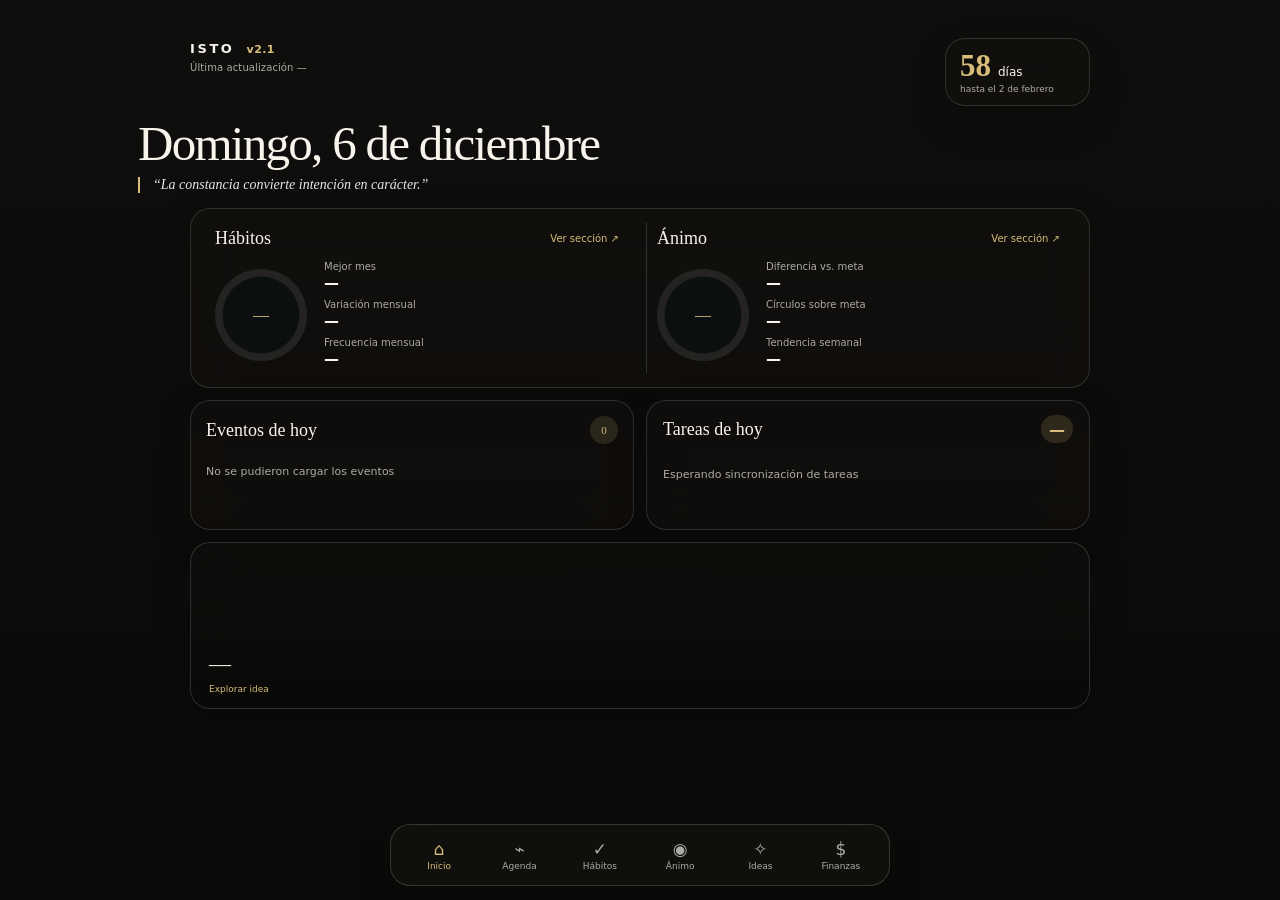
==== index.html @ 7d8b60f0 "Restaurar entrada principal de ISTO APP desde la raíz" ====
<!doctype html><html lang="es"><head><meta charset="utf-8"><meta name="viewport" content="width=device-width,initial-scale=1"><title>ISTO APP</title><meta http-equiv="refresh" content="0;url=./app/?v=20261024-monthly-habits-v34"><script>location.replace('./app/?v=20261024-monthly-habits-v34');</script></head><body><p>Abriendo <a href="./app/?v=20261024-monthly-habits-v34">ISTO APP</a>…</p></body></html>
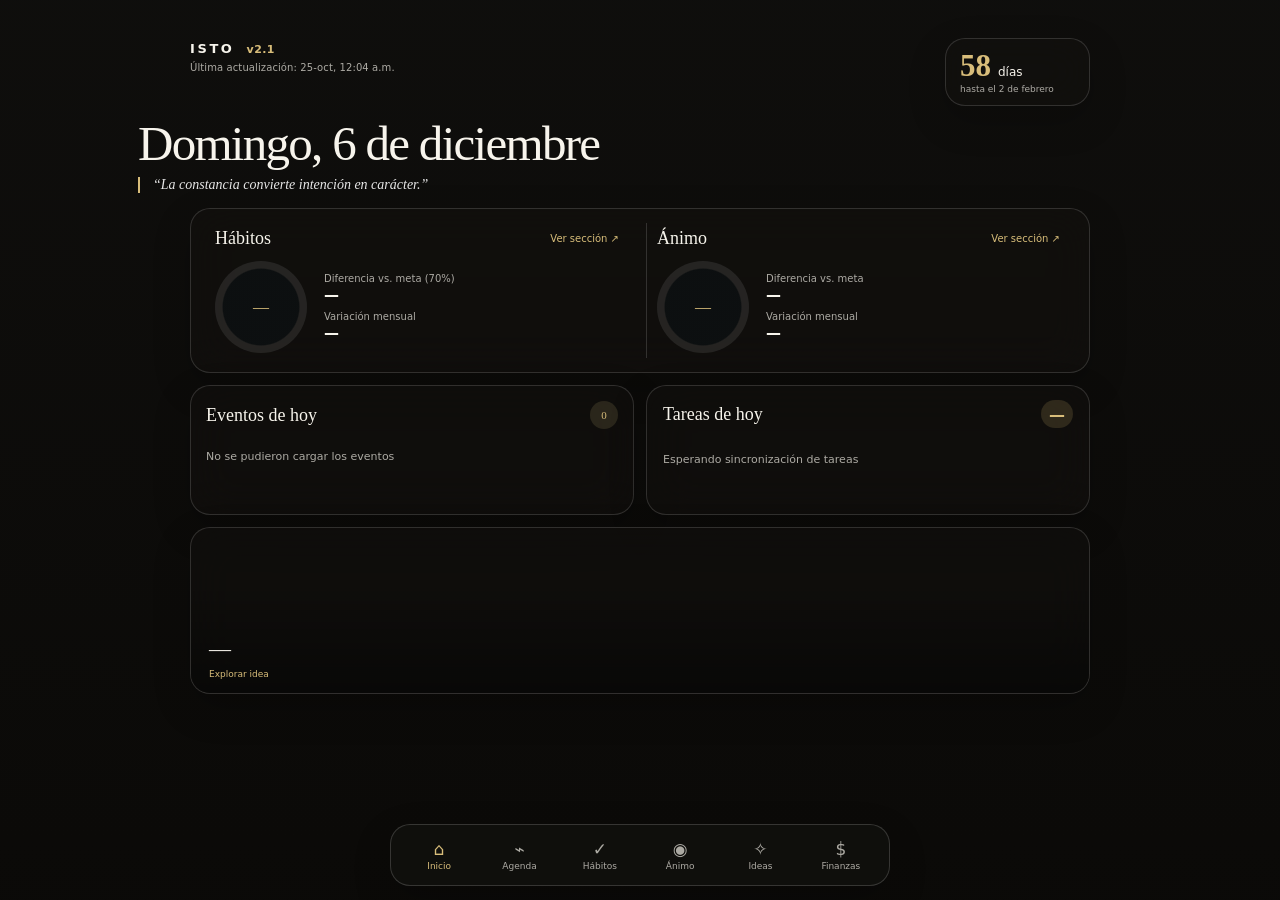
==== commit ea555c45: "Actualizar redirección principal a versión reciente de Inicio" ====
--- a/index.html
+++ b/index.html
@@ -1 +1 @@
-<!doctype html><html lang="es"><head><meta charset="utf-8"><meta name="viewport" content="width=device-width,initial-scale=1"><title>ISTO APP</title><meta http-equiv="refresh" content="0;url=./app/?v=20261024-monthly-habits-v34"><script>location.replace('./app/?v=20261024-monthly-habits-v34');</script></head><body><p>Abriendo <a href="./app/?v=20261024-monthly-habits-v34">ISTO APP</a>…</p></body></html>+<!doctype html><html lang="es"><head><meta charset="utf-8"><meta name="viewport" content="width=device-width,initial-scale=1"><title>ISTO APP</title><meta http-equiv="refresh" content="0;url=./app/?v=20261024-home-monthly-v46"><script>location.replace('./app/?v=20261024-home-monthly-v46');</script></head><body><p>Abriendo <a href="./app/?v=20261024-home-monthly-v46">ISTO APP</a>…</p></body></html>
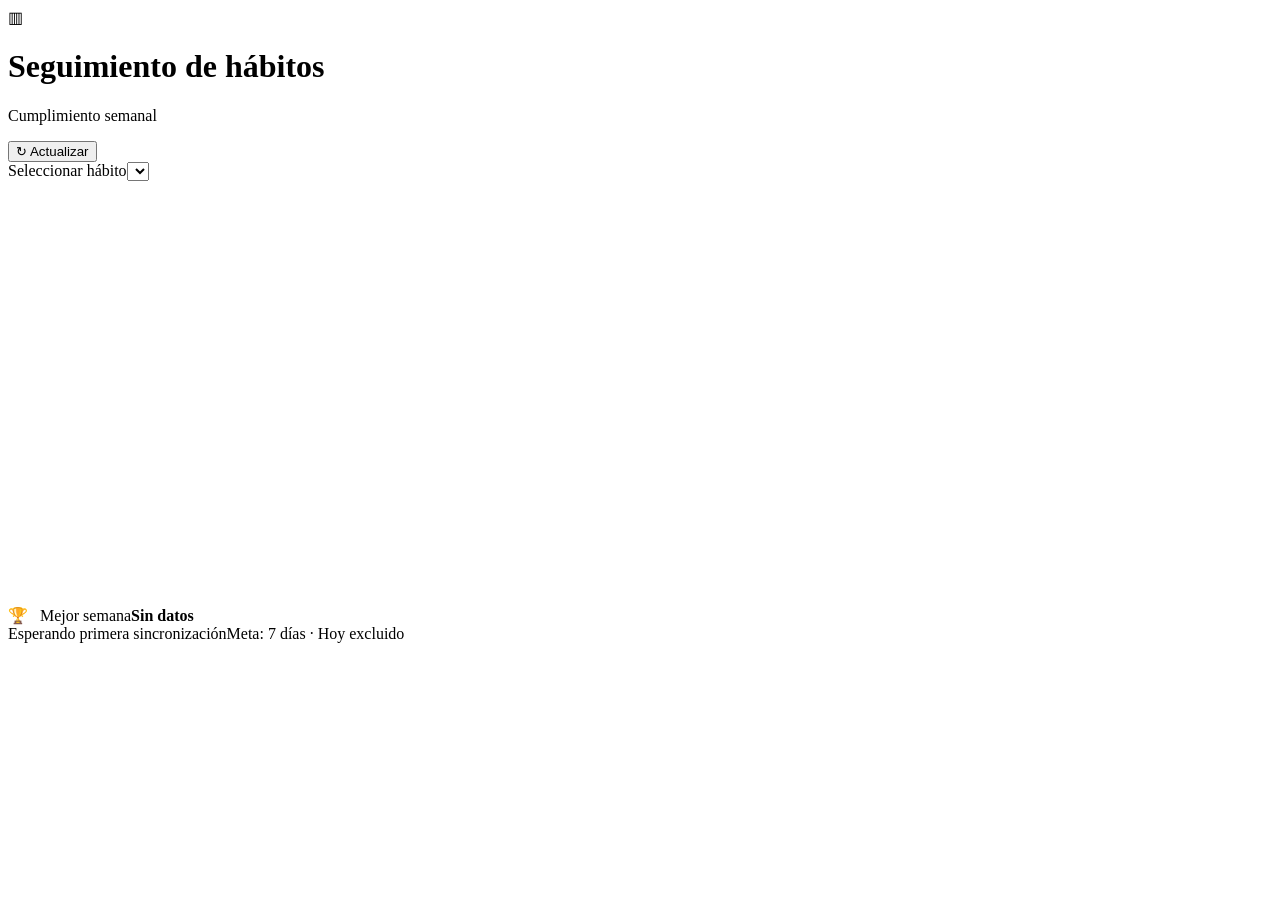
==== commit 6c392941: "Agregar widget de hábitos y sincronización manual" ====
--- a/index.html
+++ b/index.html
@@ -1 +1,9 @@
-<!doctype html><html lang="es"><head><meta charset="utf-8"><meta name="viewport" content="width=device-width,initial-scale=1"><title>ISTO APP</title><meta http-equiv="refresh" content="0;url=./app/?v=20261024-home-monthly-v46"><script>location.replace('./app/?v=20261024-home-monthly-v46');</script></head><body><p>Abriendo <a href="./app/?v=20261024-home-monthly-v46">ISTO APP</a>…</p></body></html>+<!doctype html>
+<html lang="es"><head><meta charset="utf-8"><meta name="viewport" content="width=device-width,initial-scale=1"><title>Seguimiento de hábitos</title><link rel="stylesheet" href="./style.css"></head>
+<body><main class="widget">
+<header><div class="brand"><span class="brand-icon">▥</span><div><h1>Seguimiento de hábitos</h1><p>Cumplimiento semanal</p></div></div><button id="refresh" type="button" title="Consultar el último archivo sincronizado">↻ Actualizar</button></header>
+<label class="sr-only" for="habit">Seleccionar hábito</label><select id="habit"></select>
+<div class="chart-area"><svg id="chart" viewBox="0 0 660 220" role="img" aria-label="Porcentajes de cumplimiento por semana"></svg></div>
+<div class="best"><span>🏆 &nbsp; Mejor semana</span><strong id="best">Sin datos</strong></div>
+<footer><span id="status">Esperando primera sincronización</span><span>Meta: 7 días · Hoy excluido</span></footer>
+</main><script src="./script.js"></script></body></html>
